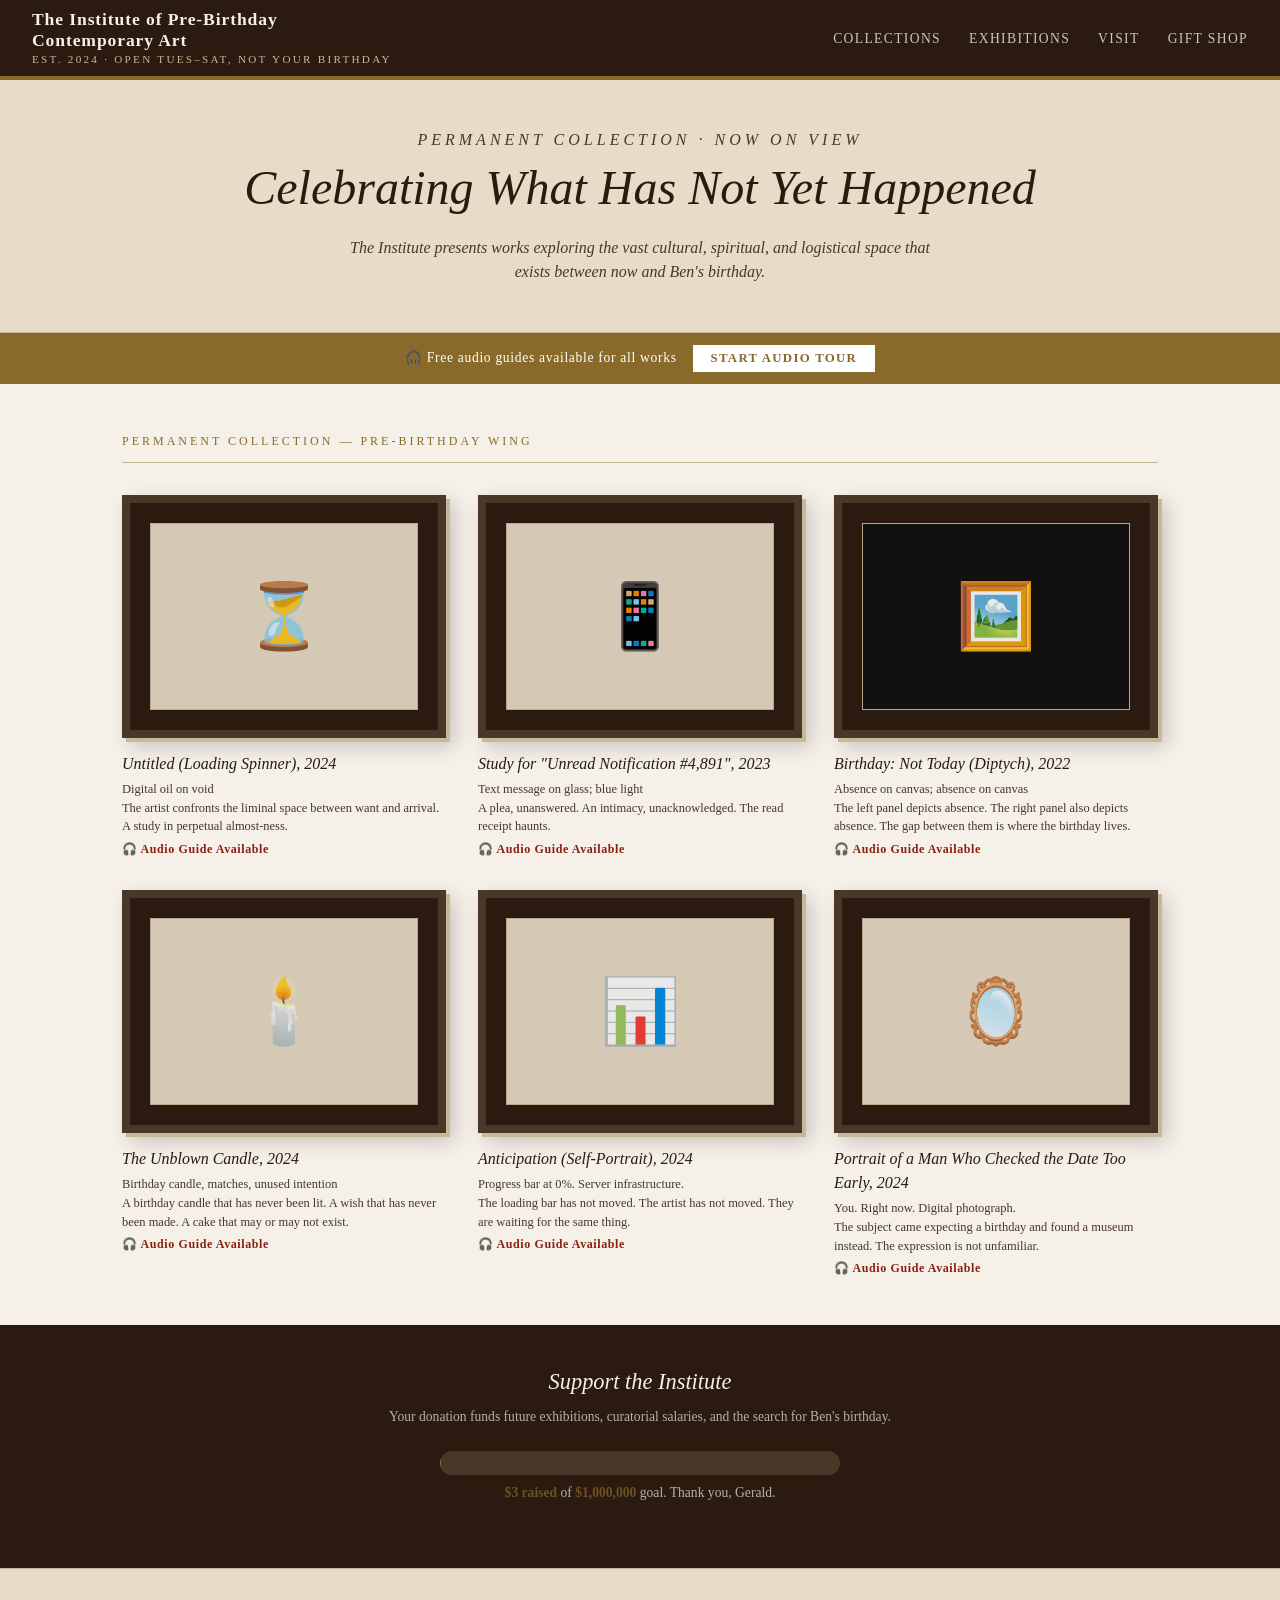
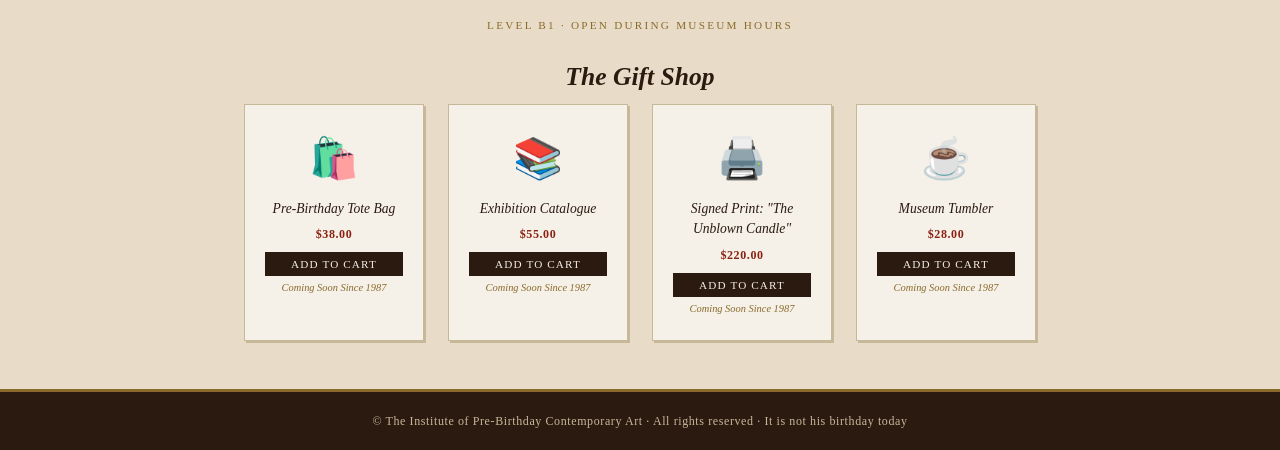
==== site/index.html @ 06066072 "Initial commit 8 day-of-week experiences plus a July 5th birthday page. Apache2 serves site/ directl" ====
<!DOCTYPE html>
<html lang="en">
<head>
  <meta charset="UTF-8">
  <meta name="viewport" content="width=device-width, initial-scale=1.0">
  <title>Is It Ben's Birthday?</title>
  <link rel="stylesheet" href="css/main.css">
</head>
<body>
  <div id="app"></div>

  <!--
    Testing overrides (URL params):
      ?date=2024-07-05   — treat today as a specific date
      ?day=0             — force a day-of-week (0=Sun, 1=Mon … 6=Sat)
      ?day=birthday      — force the birthday experience
  -->
  <script src="js/main.js"></script>
</body>
</html>
---- site/css/main.css ----
/* ============================================================
   main.css — Global reset and base styles
   Each day's experience is loaded on top of this.
   ============================================================ */

*, *::before, *::after {
  box-sizing: border-box;
  margin: 0;
  padding: 0;
}

html, body {
  width: 100%;
  min-height: 100vh;
  overflow-x: hidden;
}

body {
  font-family: -apple-system, BlinkMacSystemFont, 'Segoe UI', Roboto, sans-serif;
  line-height: 1.5;
}

#app {
  min-height: 100vh;
  width: 100%;
  position: relative;
}

/* Accessible visually-hidden utility */
.sr-only {
  position: absolute;
  width: 1px;
  height: 1px;
  overflow: hidden;
  clip: rect(0, 0, 0, 0);
  white-space: nowrap;
}

button {
  cursor: pointer;
  border: none;
  background: none;
  font-family: inherit;
}
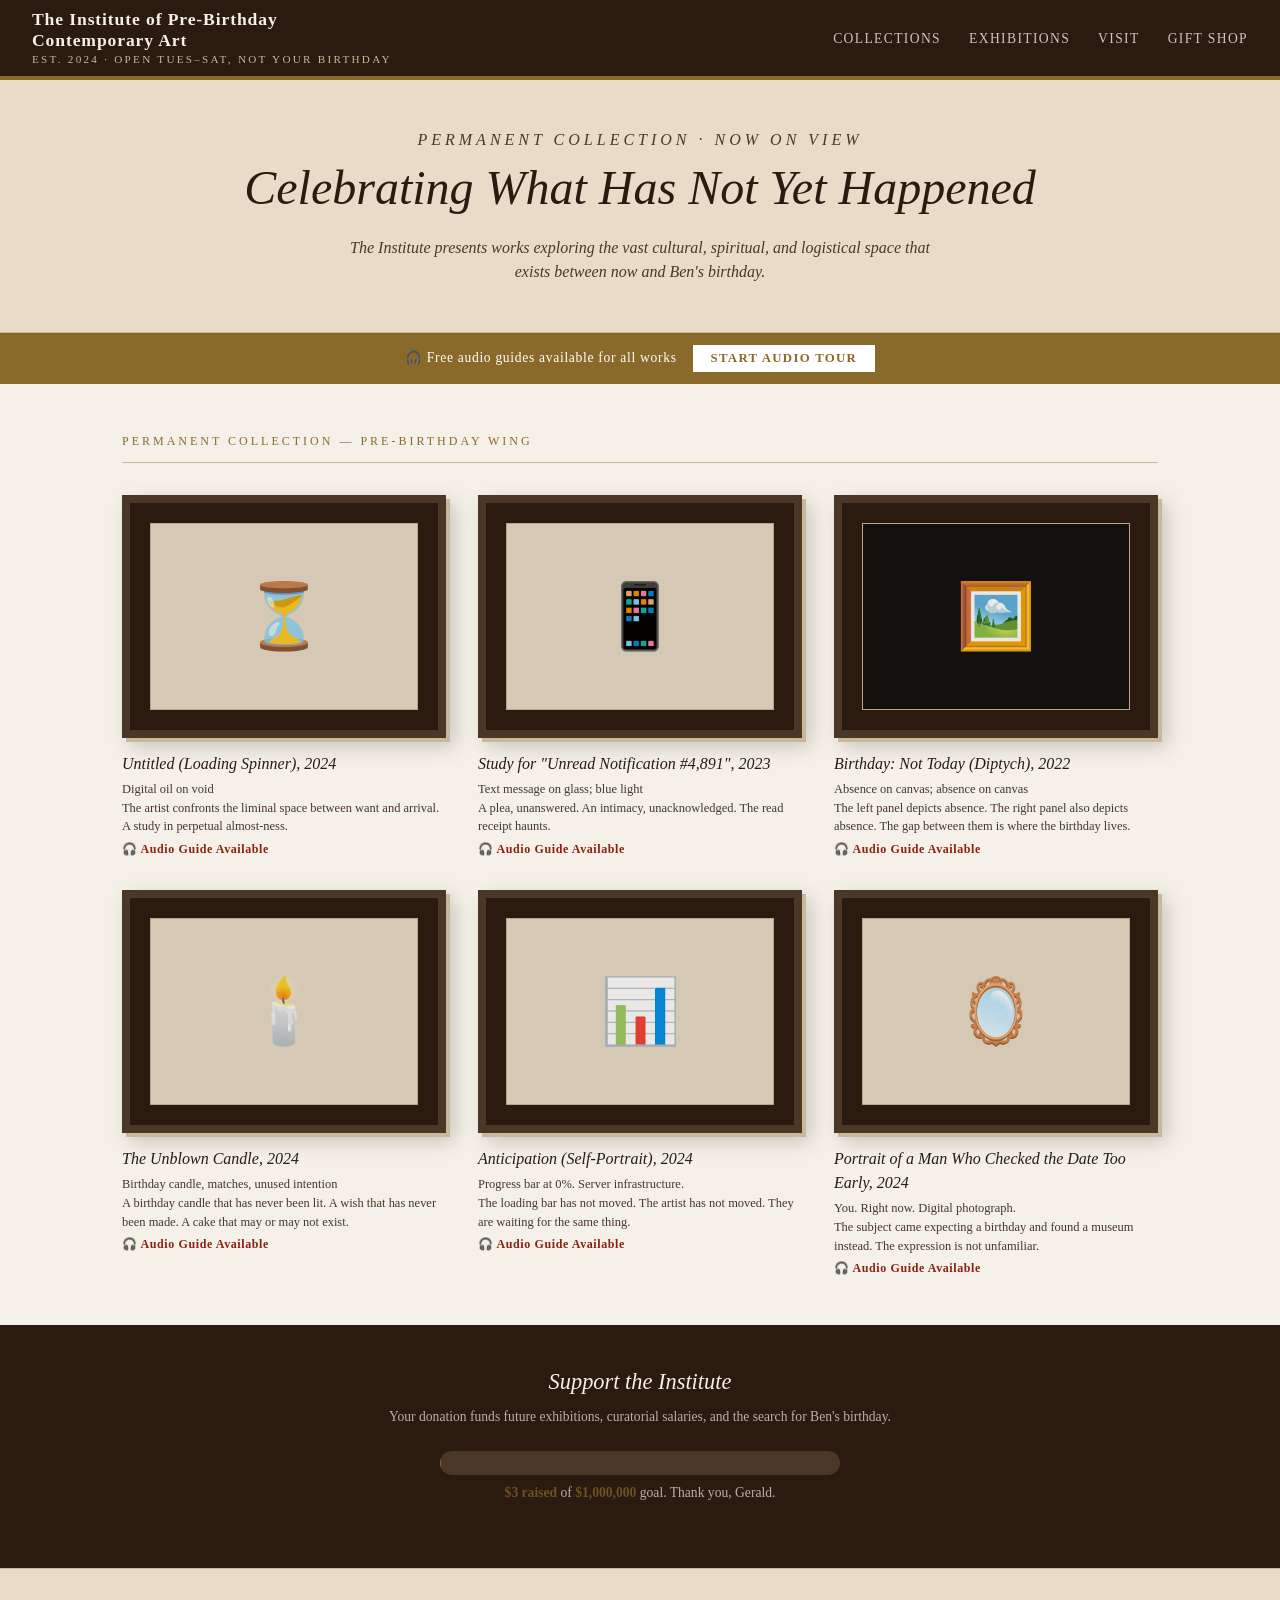
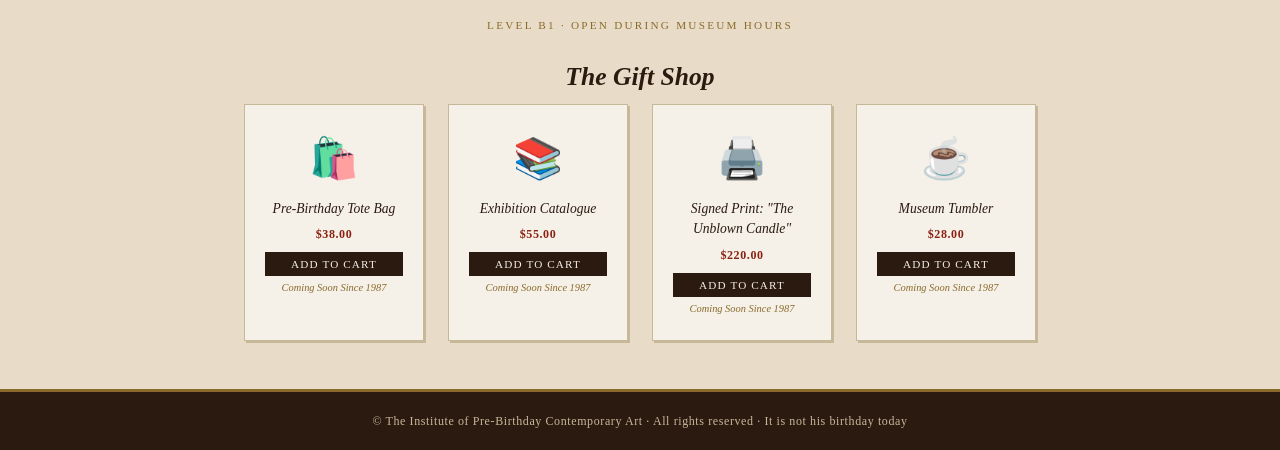
==== commit 48928081: "Add inline emoji favicon (silences /favicon.ico 404) Data-URI SVG cake in index.html — no binary ass" ====
--- a/site/index.html
+++ b/site/index.html
@@ -4,6 +4,8 @@
   <meta charset="UTF-8">
   <meta name="viewport" content="width=device-width, initial-scale=1.0">
   <title>Is It Ben's Birthday?</title>
+  <!-- Inline emoji favicon (🎂) — no binary asset, and it silences the /favicon.ico 404. -->
+  <link rel="icon" href="data:image/svg+xml,<svg xmlns='http://www.w3.org/2000/svg' viewBox='0 0 100 100'><text y='.9em' font-size='90'>🎂</text></svg>">
   <link rel="stylesheet" href="css/main.css">
 </head>
 <body>
--- a/site/css/main.css
+++ b/site/css/main.css
@@ -26,6 +26,17 @@
   position: relative;
 }
 
+/* Global: stop all animations for users who prefer reduced motion.
+   Individual day files restore any non-distracting transitions they need. */
+@media (prefers-reduced-motion: reduce) {
+  *, *::before, *::after {
+    animation-duration: 0.01ms !important;
+    animation-iteration-count: 1 !important;
+    transition-duration: 0.01ms !important;
+    scroll-behavior: auto !important;
+  }
+}
+
 /* Accessible visually-hidden utility */
 .sr-only {
   position: absolute;
